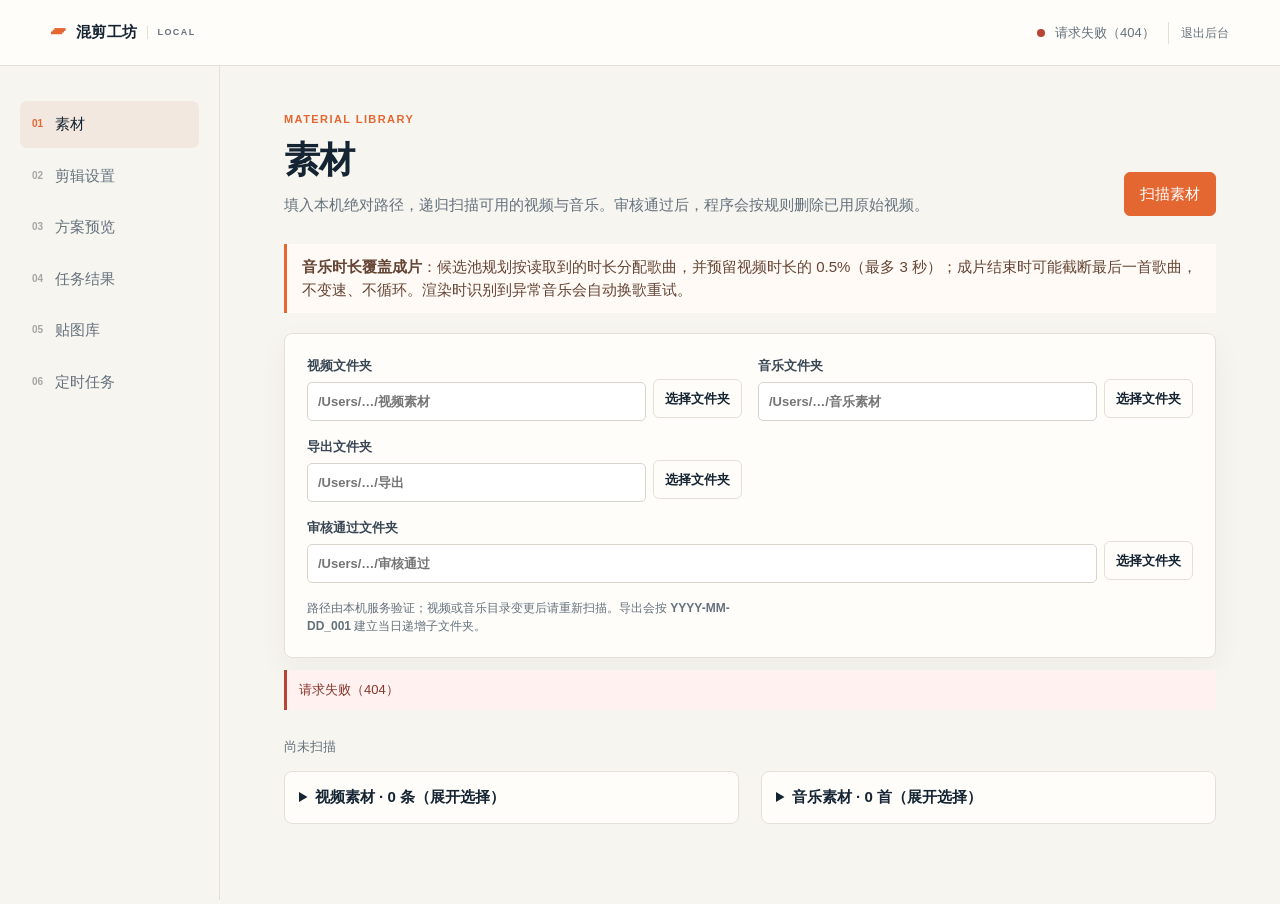
==== static/index.html @ 3ce5d978 "Release v1.5.5 with optional ordered track title sidecars" ====
<!doctype html>
<html lang="zh-CN">
<head>
  <meta charset="utf-8">
  <meta name="viewport" content="width=device-width,initial-scale=1">
  <title>混剪工坊 · 本地批量混剪</title>
  <link rel="stylesheet" href="/static/style.css">
  <style>[hidden]{display:none!important}.top-actions{display:flex;align-items:center;gap:13px}.quiet-button{border:0;border-left:1px solid #e4e0d8;border-radius:0;padding:2px 0 2px 12px;background:transparent;color:#64717d;font-size:12px}.quiet-button:hover{color:#b64536}.path-control{display:flex;gap:7px;align-items:center}.path-control input{min-width:0;flex:1}.path-control .button{flex:0 0 auto;white-space:nowrap;padding:9px 11px}.keyframe-gallery{grid-column:2/-1;margin-top:8px;border-top:1px solid #eeeae3;padding-top:10px}.keyframe-gallery h5{font-size:12px;margin:0 0 8px;color:#394754}.keyframe-grid{display:grid;grid-template-columns:repeat(auto-fill,minmax(92px,1fr));gap:7px}.keyframe{border:0;padding:0;background:#e8e3da;border-radius:4px;overflow:hidden;position:relative;aspect-ratio:16/9}.keyframe img{width:100%;height:100%;object-fit:cover;display:block}.keyframe time{position:absolute;right:3px;bottom:3px;background:#152433d9;color:white;font-size:10px;padding:1px 3px;border-radius:2px}.keyframe:focus{outline:2px solid #e46732;outline-offset:2px}.keyframe-more{margin-top:9px;font-size:12px}.keyframe-overlay{position:fixed;z-index:20;pointer-events:none;width:min(460px,55vw);background:#152433;padding:5px;border-radius:5px;box-shadow:0 12px 30px #0004}.keyframe-overlay img{display:block;width:100%;max-height:58vh;object-fit:contain}.keyframe-overlay span{display:block;color:white;font-size:12px;padding:4px 2px 1px}@media(max-width:520px){.keyframe-grid{grid-template-columns:repeat(3,1fr)}.keyframe-overlay{width:80vw}}</style>
  <style>.keyframe-overlay img{aspect-ratio:16/9}.task-review-setting{margin-bottom:18px}.review-action{grid-column:2/-1;margin-top:4px}.review-action .button{margin-top:6px}.review-action.review-approved{color:#347461;font-weight:650}.review-error{color:#b64536;margin-top:4px}.sticker-editor{display:grid;grid-template-columns:minmax(280px,1fr) minmax(250px,1fr);gap:20px}.sticker-stage{position:relative;aspect-ratio:16/9;background:repeating-conic-gradient(#eee 0 25%,#ddd 0 50%) 0/20px 20px;overflow:hidden}.sticker-stage img{position:absolute;cursor:move;max-width:100%}.layer-list{display:grid;gap:8px;margin:12px 0}.layer-row{display:grid;grid-template-columns:1fr 1fr 1fr 1fr auto;gap:6px;font-size:11px}.layer-row input,.layer-row select{font-size:12px;padding:5px}.sticker-thumb{width:70px;height:70px;object-fit:contain;background:#eee;margin-right:8px;vertical-align:middle}@media(max-width:700px){.sticker-editor{grid-template-columns:1fr}.layer-row{grid-template-columns:1fr 1fr}}</style>
  <style>.item-controls{grid-column:2/-1;display:flex;align-items:center;gap:8px;flex-wrap:wrap;margin:4px 0 8px}.item-controls .button{width:auto;min-width:88px;padding:7px 12px;line-height:1.25;white-space:nowrap}.item-controls .button:last-child{color:var(--danger);border-color:#d9aaa3;background:#fff9f7}.item-controls .button:last-child:hover{color:#fff;background:var(--danger);border-color:var(--danger)}@media(max-width:520px){.item-controls{grid-column:1/-1;padding-left:42px}.item-controls .button{min-width:0}}</style>
</head>
<body>
  <div class="app-shell">
    <header class="topbar">
      <a class="brand" href="#assets" aria-label="混剪工坊首页"><span class="brand-mark">▰</span><span>混剪工坊</span><small>LOCAL</small></a>
      <div class="top-actions"><div id="server-state" class="server-state" aria-live="polite"><i></i>正在连接本地服务</div><button id="shutdown-btn" class="quiet-button" title="停止本地后台服务">退出后台</button></div>
    </header>
    <div class="layout">
      <nav class="nav" aria-label="主导航">
        <a href="#assets" data-view="assets"><b>01</b> 素材</a>
        <a href="#settings" data-view="settings"><b>02</b> 剪辑设置</a>
        <a href="#plan" data-view="plan"><b>03</b> 方案预览</a>
        <a href="#tasks" data-view="tasks"><b>04</b> 任务结果</a>
        <a href="#stickers" data-view="stickers"><b>05</b> 贴图库</a>
        <a href="#schedules" data-view="schedules"><b>06</b> 定时任务</a>
      </nav>
      <main>
        <section id="assets" class="view">
          <div class="page-heading"><div><p class="eyebrow">MATERIAL LIBRARY</p><h1>素材</h1><p>填入本机绝对路径，递归扫描可用的视频与音乐。审核通过后，程序会按规则删除已用原始视频。</p></div><button id="scan-btn" class="button primary">扫描素材</button></div>
          <div class="notice"><strong>音乐时长覆盖成片</strong>：候选池规划按读取到的时长分配歌曲，并预留视频时长的 0.5%（最多 3 秒）；成片结束时可能截断最后一首歌曲，不变速、不循环。渲染时识别到异常音乐会自动换歌重试。</div>
          <p id="scan-progress" class="field-help" role="status" aria-live="polite"></p>
          <form id="paths-form" class="panel paths-grid">
            <label>视频文件夹<span class="path-control"><input id="video-dir" name="video_dir" required placeholder="/Users/…/视频素材"><button class="button folder-picker" data-kind="video" type="button">选择文件夹</button></span></label>
            <label>音乐文件夹<span class="path-control"><input id="music-dir" name="music_dir" required placeholder="/Users/…/音乐素材"><button class="button folder-picker" data-kind="music" type="button">选择文件夹</button></span></label>
            <label>导出文件夹<span class="path-control"><input id="output-dir" name="output_dir" required placeholder="/Users/…/导出"><button class="button folder-picker" data-kind="output" type="button">选择文件夹</button></span></label>
            <label>审核通过文件夹<span class="path-control"><input id="review-dir" name="review_dir" placeholder="/Users/…/审核通过"><button class="button folder-picker" data-kind="review" type="button">选择文件夹</button></span></label>
            <p class="field-help">路径由本机服务验证；视频或音乐目录变更后请重新扫描。导出会按 <strong>YYYY-MM-DD_001</strong> 建立当日递增子文件夹。</p>
          </form>
          <div id="scan-errors" class="error-list" hidden></div>
          <div class="asset-summary" id="asset-summary"><span>尚未扫描</span></div>
          <div class="library-grid">
            <section class="library"><details><summary>视频素材 · <span id="video-count">0 条</span>（展开选择）</summary><div id="video-assets" class="asset-list empty">扫描后在这里显示视频、缩略图和分组。</div></details></section>
            <section class="library"><details><summary>音乐素材 · <span id="music-count">0 首</span>（展开选择）</summary><div id="music-assets" class="asset-list empty">扫描后在这里试听和选择歌曲。</div></details></section>
          </div>
        </section>

        <section id="settings" class="view" hidden>
          <div class="page-heading"><div><p class="eyebrow">EDITING RULES</p><h1>剪辑设置</h1><p>先选择素材和规则，再生成一批可复现的方案。</p></div><button id="plan-btn" class="button primary">生成方案</button></div>
          <form id="config-form" class="settings-grid" novalidate>
            <section class="panel span-2"><div class="section-title"><h2>导出规格</h2></div><div class="form-grid"><label>分辨率<select name="resolution"><option value="1280x720">1280 × 720（默认）</option><option value="1920x1080">1920 × 1080</option></select></label><label>帧率<select name="fps"><option value="30">30 fps</option><option value="60">60 fps</option></select></label><label>视频码率（Mbps；0 为自动）<input name="video_bitrate_mbps" type="number" min="0" max="50" step="0.5" value="0"></label><label>同时并行剪辑数量<select name="parallel_tasks"><option value="1">1（默认）</option><option value="2">2</option><option value="3">3</option><option value="4">4</option></select></label><label>编码方式<select name="hardware"><option value="auto">自动硬件加速（推荐）</option><option value="software_fast">软件极速（文件较大）</option><option value="software">软件高质量（较慢）</option></select></label><label>原音音量<input name="original_volume" type="number" min="0" max="1" step=".05" value="0"></label><label>无缝音乐衔接<select name="nonstop_music"><option value="true">开启（去首尾静音＋短过渡）</option><option value="false">关闭</option></select></label><label>音乐音量<input name="music_volume" type="number" min="0" max="1" step=".05" value="1"></label></div><p class="field-help">视频码率设为 0 时沿用自动编码设置；设置固定码率可控制输出大小。720p/30fps 通常最快。并行数量为同时执行的任务上限，旧方案默认 1；暂停后等待所有执行中的任务完成。</p></section>
            <section class="panel span-2"><div class="section-title"><h2>画面组织</h2></div>
              <div class="choice-row"><label class="choice"><input type="radio" name="mode" value="single" checked><span><strong>单源连续截取</strong><small>每条只从一个视频中连续截取</small></span></label><label class="choice"><input type="radio" name="mode" value="multi"><span><strong>多源片段拼接</strong><small>至少两个来源，按原顺序拼接</small></span></label></div>
              <div class="form-grid"><label>生成数量<input name="count" type="number" min="1" value="3"></label><label>期望最短时长（秒）<input name="min_duration" type="number" min="1" value="30"></label><label>期望最长时长（秒）<input name="max_duration" type="number" min="1" value="450"></label><label>随机种子（留空每批随机）<input name="seed" type="number" placeholder="自动生成"></label></div>
              <div class="form-grid"><label>源视频时长必须大于（分钟）<input name="min_source_duration_minutes" type="number" min="0" step="0.1" value="0" aria-describedby="source-duration-help"></label></div>
              <p id="source-duration-help" class="field-help">0 表示不限制；例如填 5，只使用超过 5 分钟的原始视频，正好 5 分钟也会排除。此项筛选源文件，不是设置成片或截取片段的长度；手动生成和定时任务均生效。</p>
              <div class="form-grid mode-multi" hidden><label>单段最短（秒）<input name="segment_min" type="number" min="1" value="30"></label><label>单段最长（秒）<input name="segment_max" type="number" min="1" value="120"></label><label>组内拼接<select name="within_group"><option value="false">允许跨组</option><option value="true">仅同组内</option></select></label></div>
              <div class="form-grid mode-single"><label>起点最小间隔（秒）<input name="start_gap" type="number" min="0" value="30"></label><label class="switch-label"><input name="allow_overlap" type="checkbox" checked><span>无空闲视频区间时允许下一轮复用</span></label></div>
            </section>
            <section class="panel span-2"><div class="section-title"><h2>歌曲分配规则</h2></div>
              <div class="choice-row"><label class="choice"><input type="radio" name="music_mode" value="folder"><span><strong>单文件夹音乐</strong><small>每条只用一个子文件夹，随机排列并循环补足时长</small></span></label><label class="choice"><input type="radio" name="music_mode" value="fixed"><span><strong>固定歌曲集合</strong><small>每条都用所选歌曲，只改变顺序</small></span></label><label class="choice"><input type="radio" name="music_mode" value="pool" checked><span><strong>全路径音乐随机</strong><small>每条选不同子集，再改变顺序</small></span></label></div>
              <p id="folder-mode-help" class="field-help" hidden>整组优先使用不同子文件夹，用完后再随机轮转。包括子文件夹内的全部有效音频及更深层目录；根目录直接放置的歌曲不参与。此模式不限制歌曲首数。</p>
              <div class="form-grid pool-settings"><label>每条最少歌曲数<input name="min_songs" type="number" min="1" value="3"></label><label>每条最多歌曲数<input name="max_songs" type="number" min="1" value="20"></label></div>
              <p class="field-help">整批优先分配未用歌曲；需要覆盖成片时长才进入下一轮。选定歌曲后再随机播放顺序，任意歌曲都可排第一。</p>
            </section>
            <section class="panel span-2"><label class="track-title-option"><input type="checkbox" name="include_track_titles">附带曲目曲名</label><p class="field-help">在成片同名的原曲路径文档中，按实际播放顺序增加编号曲目表。可在方案或任务中单独调整。</p></section>
            <section class="panel span-2"><div class="section-title"><h2>参与素材</h2></div><p id="selection-summary" class="field-help">扫描后默认使用全部视频和音乐。需要排除文件或设置分组时，在“素材”页展开对应列表。</p><label>贴图模板<select id="generation-sticker-template" name="sticker_template_id"><option value="">不添加贴图</option></select></label></section>
          </form>
        </section>

        <section id="plan" class="view" hidden>
          <div class="page-heading"><div><p class="eyebrow">BATCH BLUEPRINT</p><h1>方案预览</h1><p id="plan-subtitle">生成方案后，逐条核对歌曲顺序和视频区间。</p></div><div class="button-row"><button id="select-all-plan" class="button">全选当前方案</button><button id="delete-selected-plan" class="button">删除选中任务</button><button id="track-titles-enable-plan" class="button" disabled>选中任务附带曲名</button><button id="track-titles-disable-plan" class="button" disabled>取消选中任务曲名</button><button id="manifest-btn" class="button" disabled>下载清单</button><button id="start-btn" class="button primary" disabled>确认并开始渲染</button></div></div>
          <div id="plan-message" class="notice">尚未生成方案。</div><div id="plan-stats" class="stats"></div><div id="plan-warnings" class="warning-list"></div><div id="plan-items" class="plan-list"></div>
        </section>

        <section id="tasks" class="view" hidden>
          <div class="page-heading"><div><p class="eyebrow">RENDER QUEUE</p><h1>任务与结果</h1><p>一条视频就是一条任务。删除任务会清理缩略图，保留未审核的成品和素材。</p></div><div class="button-row"><button id="pause-all" class="button">暂停全部</button><button id="start-all" class="button">开始全部</button><button id="stop-all" class="button">终止全部</button><button id="approve-all-visible" class="button primary">一键审核</button><button id="select-all-tasks" class="button">全选任务</button><button id="delete-selected-tasks" class="button">删除选中任务</button><button id="track-titles-enable-tasks" class="button" disabled>选中任务附带曲名</button><button id="track-titles-disable-tasks" class="button" disabled>取消选中任务曲名</button><button id="clear-all" class="button">清空任务记录</button><button id="retry-failed" class="button">重试失败任务</button><button id="refresh-tasks" class="button">刷新状态</button></div></div>
          <div class="panel task-review-setting"><label>审核通过文件夹<span class="path-control"><input id="task-review-dir" placeholder="选择审核文件夹"><button class="button folder-picker" data-kind="review" type="button">选择文件夹</button></span></label><p class="field-help">通过审核后先校验归档副本，再删除制作目录成片；原始录屏在所有引用任务审核或移除后删除。失败时可重试清理。</p></div>
          <div class="notice"><span id="cache-usage">剪辑缓存：正在读取…</span> <button id="clear-cache" class="button">一键清除缓存</button><p class="field-help">统计视频转换缓存、任务临时文件及预览图片。正在使用的缓存暂时保留；清除后需要时会重新生成。</p></div>
          <div id="task-summary" class="stats"><div class="stat"><b>—</b><span>等待批次</span></div></div><div id="batches" class="batch-list empty">尚无任务。先生成方案并确认开始渲染。</div>
        </section>
        <section id="stickers" class="view" hidden>
          <div class="page-heading"><div><p class="eyebrow">STICKER LIBRARY</p><h1>贴图库</h1><p>默认不添加贴图；保存模板后可在剪辑设置中明确选择。</p></div><label class="button">导入贴图<input id="sticker-upload" type="file" accept="image/png,image/jpeg,image/webp,image/gif" multiple hidden></label></div>
          <div class="settings-grid"><section class="panel"><div class="section-title"><h2>贴图素材</h2></div><div id="sticker-assets" class="picker empty">正在读取贴图库…</div></section><section class="panel"><div class="section-title"><h2>模板</h2><button id="new-template" class="button">新建模板</button></div><div id="sticker-templates" class="picker empty">尚无模板</div></section><section class="panel span-2"><div class="section-title"><h2>模板编辑器</h2><button id="save-template" class="button primary">保存模板</button></div><div class="sticker-editor"><div><label>参考画面<select id="sticker-background"><option value="">空白画布（16:9）</option></select></label><p class="field-help">拖动贴图定位；位置按比例保存，超出边界会自动缩小。</p><div id="sticker-stage" class="sticker-stage" aria-label="16 比 9 贴图预览"></div></div><div><label>模板名称<input id="template-name" value="未命名模板"></label><div id="sticker-layers" class="layer-list"></div><button id="add-layer" class="button">添加贴图层</button></div></div></section></div>
        </section>
        <section id="schedules" class="view" hidden>
          <div class="page-heading"><div><p class="eyebrow">SCHEDULED BATCHES</p><h1>定时任务</h1><p>后台必须保持运行且电脑处于唤醒状态；错过多次启动时仅执行最新一轮。</p></div><div class="button-row"><button id="new-schedule" class="button">新建任务</button><button id="refresh-schedules" class="button">刷新状态</button></div></div>
          <div class="notice">新一轮定时任务只会替代上一轮未完成的<strong>定时任务</strong>，不会取消手动创建的批次，已生成文件会保留。审核不会自动进行。</div>
          <form id="schedule-form" class="panel settings-grid"><label>任务名称<input name="name" value="素材持续监测"></label><label>开始时间<input name="start_at" type="datetime-local"></label><label>重复<select name="repeat"><option value="once">仅一次</option><option value="daily">每天</option><option value="weekly">每周</option></select></label><label>目标成片数<input name="target_count" type="number" min="1" max="500" value="50"></label><label>检查间隔（分钟）<input name="check_interval_minutes" type="number" min="1" max="1440" value="10"></label><label class="switch-label"><input name="enabled" type="checkbox"><span>启用任务</span></label><label>视频目录<span class="path-control"><input name="video_dir" id="schedule-video-dir"><button class="button schedule-folder-picker" data-kind="video" type="button">选择文件夹</button></span></label><label>音乐目录<span class="path-control"><input name="music_dir" id="schedule-music-dir"><button class="button schedule-folder-picker" data-kind="music" type="button">选择文件夹</button></span></label><label class="span-2">导出目录<span class="path-control"><input name="output_dir" id="schedule-output-dir"><button class="button schedule-folder-picker" data-kind="output" type="button">选择文件夹</button></span></label><label class="switch-label span-2"><input id="schedule-current" type="checkbox" checked><span>使用当前目录和剪辑设置（保存为快照，未来新增素材会被扫描）</span></label><div class="button-row span-2"><button class="button primary" type="submit">保存定时任务</button><button id="schedule-check" class="button" type="button">立即检查素材</button></div></form>
          <div id="schedule-active" class="notice">暂无运行中的定时任务。</div><div id="schedules-list" class="batch-list empty">正在读取定时任务…</div>
        </section>
      </main>
    </div>
  </div>
  <template id="video-card-template"><article class="asset-card video-card"><img loading="lazy" alt="视频缩略图"><div class="asset-info"><label class="select-line"><input type="checkbox" class="asset-select"><strong class="asset-name"></strong></label><p class="asset-meta"></p><label class="group-line">分组 <input class="group-input" maxlength="80" placeholder="例如：游戏 A"></label></div></article></template>
  <template id="music-card-template"><article class="asset-card music-card"><div class="audio-icon">♫</div><div class="asset-info"><label class="select-line"><input type="checkbox" class="asset-select"><strong class="asset-name"></strong></label><p class="asset-meta"></p><button type="button" class="button audio-preview">试听</button></div></article></template>
  <div id="toast" class="toast" role="status" aria-live="polite"></div>
  <script src="/static/app.js" defer></script>
</body>
</html>
---- static/style.css ----
:root{--ink:#152433;--muted:#64717d;--paper:#f7f5f0;--panel:#fffdfa;--line:#e4e0d8;--accent:#e46732;--accent-dark:#bd4c20;--soft:#f3e8df;--ok:#347461;--danger:#b64536;--shadow:0 10px 30px #1725340c}*{box-sizing:border-box}body{margin:0;color:var(--ink);background:var(--paper);font:15px/1.5 -apple-system,BlinkMacSystemFont,"Segoe UI","PingFang SC","Microsoft YaHei",sans-serif}.topbar{height:66px;padding:0 4vw;display:flex;align-items:center;justify-content:space-between;border-bottom:1px solid var(--line);background:#fffdf9;position:sticky;top:0;z-index:5}.brand{display:flex;gap:10px;align-items:center;color:var(--ink);text-decoration:none;font-weight:750;letter-spacing:.03em}.brand-mark{color:var(--accent);font-size:27px;line-height:1}.brand small{font-size:9px;letter-spacing:.16em;color:var(--muted);border-left:1px solid var(--line);padding-left:9px}.server-state{font-size:13px;color:var(--muted)}.server-state i{display:inline-block;width:8px;height:8px;border-radius:50%;background:#c5bfb6;margin-right:7px}.server-state.online i{background:var(--ok)}.server-state.error i{background:var(--danger)}.layout{display:grid;grid-template-columns:220px minmax(0,1fr);max-width:1540px;margin:auto}.nav{padding:35px 20px;border-right:1px solid var(--line);min-height:calc(100vh - 66px);position:sticky;top:66px;align-self:start}.nav a{display:flex;gap:12px;padding:12px;border-radius:7px;color:var(--muted);text-decoration:none;margin-bottom:5px}.nav a b{font-size:10px;color:#a4a7a4;padding-top:3px}.nav a.active,.nav a:hover{background:var(--soft);color:var(--ink)}.nav a.active b{color:var(--accent)}main{padding:45px clamp(24px,5vw,76px) 80px;max-width:1280px}.page-heading{display:flex;justify-content:space-between;gap:20px;align-items:flex-end;margin-bottom:28px}.eyebrow{margin:0 0 5px;color:var(--accent);font-weight:700;font-size:11px;letter-spacing:.13em}.page-heading h1{font-size:36px;letter-spacing:-.04em;margin:0}.page-heading p:not(.eyebrow){margin:7px 0 0;color:var(--muted)}button,.button{font:inherit;cursor:pointer;border:1px solid var(--line);border-radius:6px;padding:10px 15px;color:var(--ink);background:#fffdf9;text-decoration:none}.button:hover{border-color:#bdb7ad}.button.primary{background:var(--accent);color:white;border-color:var(--accent)}.button.primary:hover{background:var(--accent-dark)}button:disabled{opacity:.48;cursor:not-allowed}.button-row{display:flex;gap:8px;flex-wrap:wrap}.notice{border-left:3px solid var(--accent);padding:12px 15px;background:#fffaf5;color:#644434;margin:0 0 20px}.panel{background:var(--panel);border:1px solid var(--line);border-radius:8px;padding:22px;box-shadow:var(--shadow)}.paths-grid{display:grid;grid-template-columns:1fr 1fr;gap:16px}.paths-grid>label:last-of-type{grid-column:span 2}.field-help{font-size:12px;color:var(--muted);margin:0;align-self:end}label{font-size:13px;font-weight:650;color:#394754}input,select{width:100%;margin-top:6px;padding:9px 10px;border:1px solid #d8d4cc;border-radius:5px;background:white;color:var(--ink);font:inherit}input:focus,select:focus{outline:2px solid #e4673259;border-color:var(--accent)}.asset-summary{display:flex;gap:12px;color:var(--muted);font-size:13px;padding:15px 0}.library-grid{display:grid;grid-template-columns:1fr 1fr;gap:22px}.section-title{display:flex;justify-content:space-between;align-items:center;margin-bottom:13px}.section-title h2{font-size:17px;margin:0}.section-title span{font-size:12px;color:var(--muted)}.asset-list{display:grid;gap:10px}.asset-list.empty,.picker.empty,.batch-list.empty{padding:25px;border:1px dashed #d4cdc1;color:var(--muted);font-size:13px;border-radius:7px}.asset-card{display:flex;gap:12px;padding:10px;border:1px solid var(--line);border-radius:7px;background:var(--panel)}.video-card img{width:122px;height:70px;object-fit:cover;border-radius:4px;background:#e5e1da}.asset-info{min-width:0;flex:1}.select-line{display:flex;gap:8px;align-items:flex-start}.select-line input,.first-line input{width:auto;margin:4px 0 0}.asset-name{overflow-wrap:anywhere;font-size:13px}.asset-meta{font-size:12px;color:var(--muted);margin:4px 0}.group-line,.first-line{font-size:12px;color:var(--muted);font-weight:500}.group-line input{display:inline-block;width:150px;margin:0 0 0 5px;padding:3px 5px;font-size:12px}.music-card audio{width:100%;height:28px}.audio-icon{display:grid;place-items:center;flex:0 0 42px;height:42px;border-radius:5px;background:var(--soft);color:var(--accent);font-size:22px}.settings-grid{display:grid;grid-template-columns:1fr 1fr;gap:20px}.span-2{grid-column:span 2}.choice-row{display:flex;gap:10px;margin-bottom:20px}.choice{flex:1;display:flex;gap:9px;border:1px solid var(--line);padding:11px;border-radius:6px;cursor:pointer}.choice input{width:auto;margin:4px 0}.choice strong,.choice small{display:block}.choice small{font-weight:400;color:var(--muted);font-size:12px}.form-grid{display:grid;grid-template-columns:repeat(4,1fr);gap:14px;margin-top:12px}.form-grid label{min-width:0}.switch-label{display:flex;gap:8px;align-items:center;margin-top:25px}.switch-label input{width:auto;margin:0}.picker{display:grid;gap:7px;max-height:290px;overflow:auto}.pick-row{display:flex;align-items:center;gap:8px;padding:7px 0;border-bottom:1px solid #eeeae2;font-size:13px}.pick-row:last-child{border:0}.pick-row input{width:auto;margin:0}.pick-row .duration{margin-left:auto;color:var(--muted);font-size:12px}.first-pick{margin-left:8px;font-size:12px;color:var(--muted);font-weight:500}.error-list,.warning-list{margin:12px 0}.error-list>div,.warning-list>div{padding:10px 12px;background:#fff1ef;border-left:3px solid var(--danger);color:#86352b;font-size:13px}.warning-list>div{background:#fff9e8;border-color:#d4931f;color:#74551a;margin-bottom:6px}.stats{display:grid;grid-template-columns:repeat(auto-fit,minmax(130px,1fr));gap:10px;margin:18px 0}.stat{padding:14px;background:var(--panel);border:1px solid var(--line);border-radius:7px}.stat b{display:block;font-size:22px}.stat span{font-size:12px;color:var(--muted)}.plan-list,.batch-list{display:grid;gap:12px}.plan-item,.batch{border:1px solid var(--line);background:var(--panel);border-radius:8px;padding:17px}.item-head,.batch-head{display:flex;justify-content:space-between;gap:12px;align-items:start}.item-head h3,.batch-head h3{margin:0;font-size:16px}.duration{font-variant-numeric:tabular-nums;color:var(--accent);font-weight:700;white-space:nowrap}.tracks{display:grid;grid-template-columns:1fr 1fr;gap:14px;margin-top:15px}.track{padding:11px;background:#faf8f3;border-radius:5px}.track h4{font-size:11px;letter-spacing:.08em;color:var(--muted);margin:0 0 7px}.track ol,.track ul{margin:0;padding-left:19px;font-size:12px}.track li{margin:3px 0;overflow-wrap:anywhere}.status{font-size:12px;border-radius:99px;padding:3px 8px;background:#ece9e2;color:var(--muted)}.status.running,.status.processing{background:#fff2d7;color:#936113}.status.completed,.status.success{background:#e6f3ed;color:var(--ok)}.status.failed,.status.error{background:#fff0ed;color:var(--danger)}.batch-controls{display:flex;gap:7px;flex-wrap:wrap;margin:14px 0 0}.progress{height:7px;background:#ebe7df;border-radius:8px;margin:12px 0;overflow:hidden}.progress i{display:block;height:100%;background:var(--accent)}.task-items{display:grid;gap:6px;margin-top:14px}.task-item{display:grid;grid-template-columns:34px 1fr auto;gap:8px;align-items:center;border-top:1px solid #eeeae3;padding-top:8px;font-size:13px}.task-item .error{grid-column:2 / -1;color:var(--danger);font-size:12px}.task-item video{grid-column:2 / -1;width:100%;max-width:400px;margin-top:5px}.toast{position:fixed;bottom:22px;right:22px;max-width:390px;padding:12px 15px;background:#172a37;color:white;border-radius:6px;box-shadow:0 12px 28px #0002;opacity:0;transform:translateY(10px);pointer-events:none;transition:.2s}.toast.show{opacity:1;transform:none}@media(max-width:850px){.layout{display:block}.nav{min-height:0;position:static;overflow:auto;white-space:nowrap;padding:10px 4vw;border-right:0;border-bottom:1px solid var(--line);display:flex}.nav a{margin:0;padding:8px 10px}.nav a b{display:none}main{padding:30px 5vw}.library-grid,.settings-grid{grid-template-columns:1fr}.span-2{grid-column:auto}.form-grid{grid-template-columns:1fr 1fr}.page-heading{align-items:start;flex-direction:column}.paths-grid{grid-template-columns:1fr}.paths-grid>label:last-of-type{grid-column:auto}}@media(max-width:520px){.topbar{padding:0 5vw}.server-state{font-size:0}.server-state i{margin:0}.choice-row,.tracks{grid-template-columns:1fr;display:grid}.form-grid{grid-template-columns:1fr}.video-card img{width:92px;height:56px}.group-line input{width:105px}}
/* Keep batch summaries compact even when filenames are long. */
.stat b{overflow-wrap:anywhere}.stat b:has(+span){font-size:18px}.batch-note{margin-top:10px;color:var(--muted);font-size:13px}
.sticker-stage{background-size:cover;background-position:center}.sticker-stage img{user-select:none;-webkit-user-drag:none}.layer-row{grid-template-columns:repeat(2,minmax(0,1fr));border-bottom:1px solid var(--line);padding:12px 0}.layer-row label{min-width:0}.layer-row>label:first-child{grid-column:1/-1}
.sticker-editor .layer-row{grid-template-columns:repeat(2,minmax(0,1fr))}.sticker-editor .layer-row>label:first-child{grid-column:1/-1}
.video-sticker-dialog{width:min(1080px,94vw);max-height:94vh;border:0;border-radius:10px;padding:20px;background:var(--panel);color:var(--ink);box-shadow:0 20px 70px #0005}.video-sticker-dialog::backdrop{background:#10202dbb}.video-sticker-heading{display:flex;align-items:center;justify-content:space-between;margin-bottom:14px}.video-sticker-heading h2{margin:0}.video-sticker-stage{position:relative;overflow:hidden;background:#111;aspect-ratio:16/9}.video-sticker-stage video{width:100%;height:100%;display:block;object-fit:contain}.placed-sticker{position:absolute;z-index:2;cursor:move;touch-action:none;user-select:none;-webkit-user-drag:none}.video-sticker-controls{display:grid;grid-template-columns:1fr auto;gap:10px;margin-top:14px}.video-sticker-controls select{margin:0}.video-sticker-layers,.video-sticker-controls .field-help{grid-column:1/-1}.video-sticker-layer{display:grid;grid-template-columns:minmax(120px,1fr) auto minmax(100px,1fr) auto minmax(100px,1fr) auto;gap:8px;align-items:center;padding:8px 0;border-bottom:1px solid var(--line)}.video-sticker-layer input{margin:0}@media(max-width:700px){.video-sticker-layer{grid-template-columns:1fr 1fr}.video-sticker-stage{aspect-ratio:16/9}}
.music-order-help{margin:0 0 7px;color:var(--muted);font-size:11px}.music-order{display:grid;gap:5px;padding-left:0!important;list-style:none;counter-reset:music}.music-order li{counter-increment:music;display:flex;align-items:center;gap:7px;min-height:30px;padding:4px 6px;border:1px solid transparent;border-radius:5px;background:#fff}.music-order li::before{content:counter(music) ".";color:var(--muted);font-variant-numeric:tabular-nums}.music-order li[draggable=true]{cursor:grab;border-color:#ece6dd}.music-order li.dragging{opacity:.45}.music-order li.drag-over{border-color:var(--accent);background:#fff5ed}.drag-handle{color:var(--muted);font-size:18px;line-height:1}.music-name{min-width:0;flex:1;overflow-wrap:anywhere}.order-buttons{display:flex;gap:3px}.order-buttons button{padding:1px 7px;border-radius:4px;font-size:12px}.order-buttons button:disabled{opacity:.25}
.plan-media-row{display:flex;align-items:center;gap:8px;flex-wrap:wrap;padding:5px 0}.plan-media-row>span:first-child{min-width:0;flex:1 1 220px}.use-count{font-size:11px;font-weight:650;color:var(--ok);white-space:nowrap}.replace-media{padding:4px 7px;font-size:11px}.music-order li{flex-wrap:wrap}.music-order .use-count{margin-left:auto}
.task-select{width:18px;height:18px;min-width:18px;margin:0;cursor:pointer}.task-item{grid-template-columns:24px 34px 1fr auto}.task-item .error,.task-item video{grid-column:3 / -1}.item-head{align-items:center}.item-head h3{flex:1}

/* Keep material details optional and present results as individual tasks. */
.library details{border:1px solid var(--line);border-radius:8px;background:var(--panel);padding:14px}.library summary{cursor:pointer;font-weight:700}.library details .asset-list{margin-top:14px;max-height:55vh;overflow:auto}
#batches.batch-list{display:grid;gap:14px}#batches .batch,#batches .task-items{display:contents}#batches .batch-head,#batches .batch-controls,#batches .batch>.progress,#batches .batch>.notice,#batches .output-location{display:none}#batches .task-item{display:grid;grid-template-columns:24px 34px minmax(0,1fr) auto;gap:10px;border:1px solid var(--line);border-radius:8px;background:var(--panel);padding:18px;box-shadow:var(--shadow);align-items:start}#batches .task-item .task-label{overflow-wrap:anywhere;font-weight:650}#batches .task-item .item-controls,#batches .task-item .review-action,#batches .task-item .keyframe-gallery{grid-column:3/-1}#batches .task-item video,#batches .task-item .error{grid-column:3/-1}#batches .task-item .item-controls{display:flex;gap:8px;flex-wrap:wrap}
#batches .task-item:not(.expanded) .review-action,#batches .task-item:not(.expanded) video,#batches .task-item:not(.expanded) .keyframe-gallery{display:none}

#batches .task-item .preview-status{display:block!important;color:var(--muted)}

#batches .task-item .duration-note{grid-column:3/-1;display:block;margin:0}

#batches .task-item .duration-note,#batches .task-item .recovery-note{grid-column:3/-1;margin:0} .review-buttons{display:flex;gap:10px;flex-wrap:wrap}.button.danger{color:#bd4036;border-color:#e5aaa5}
.track-title-option{display:flex;align-items:center;gap:8px;font-size:14px;font-weight:500;margin:10px 0}.track-title-option input{width:16px;height:16px;margin:0}#batches .track-title-option{grid-column:3/-1}
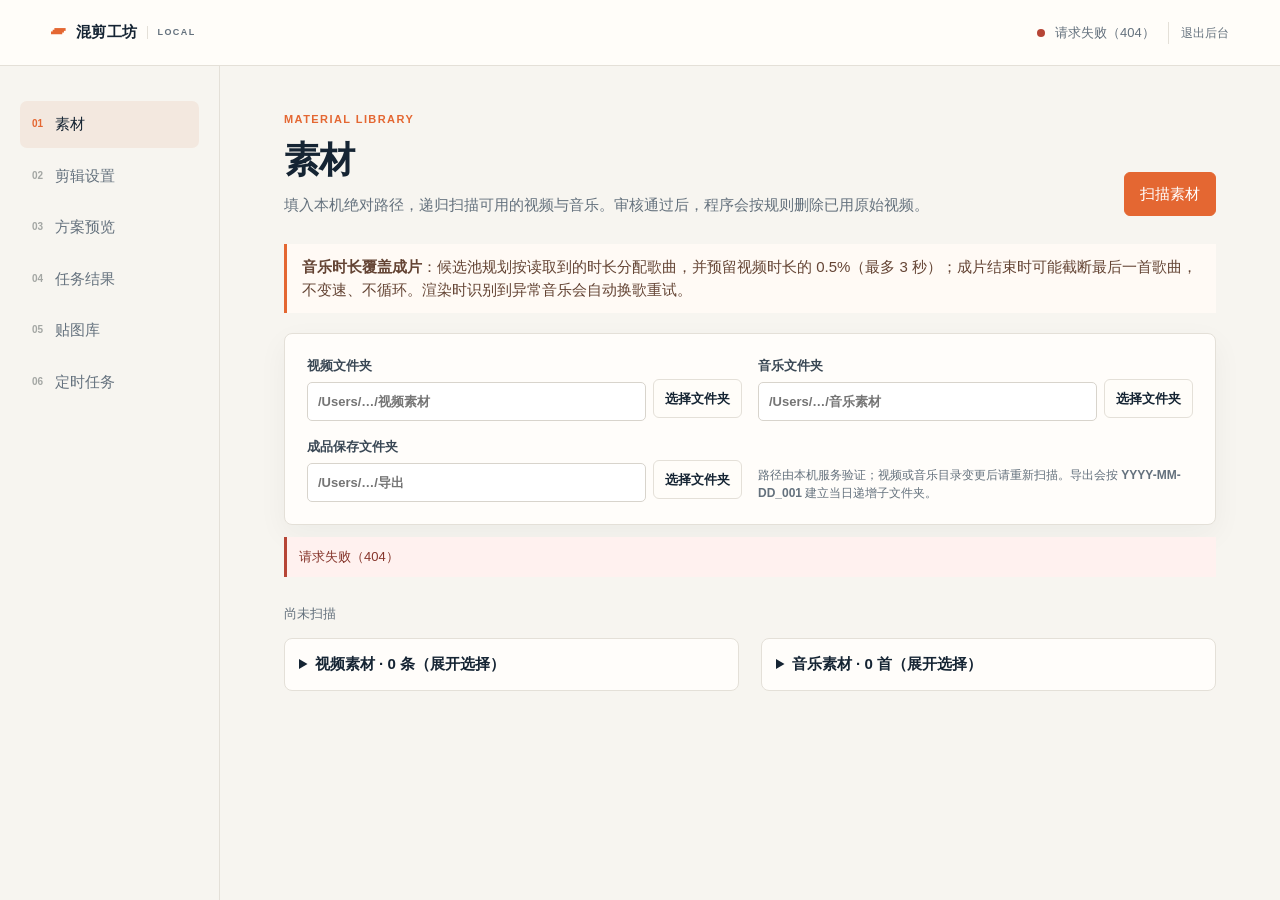
==== commit e4bff4bf: "Release v1.5.7 with in-place approval and recycled output bundles" ====
--- a/static/index.html
+++ b/static/index.html
@@ -32,8 +32,8 @@
           <form id="paths-form" class="panel paths-grid">
             <label>视频文件夹<span class="path-control"><input id="video-dir" name="video_dir" required placeholder="/Users/…/视频素材"><button class="button folder-picker" data-kind="video" type="button">选择文件夹</button></span></label>
             <label>音乐文件夹<span class="path-control"><input id="music-dir" name="music_dir" required placeholder="/Users/…/音乐素材"><button class="button folder-picker" data-kind="music" type="button">选择文件夹</button></span></label>
-            <label>导出文件夹<span class="path-control"><input id="output-dir" name="output_dir" required placeholder="/Users/…/导出"><button class="button folder-picker" data-kind="output" type="button">选择文件夹</button></span></label>
-            <label>审核通过文件夹<span class="path-control"><input id="review-dir" name="review_dir" placeholder="/Users/…/审核通过"><button class="button folder-picker" data-kind="review" type="button">选择文件夹</button></span></label>
+            <label>成品保存文件夹<span class="path-control"><input id="output-dir" name="output_dir" required placeholder="/Users/…/导出"><button class="button folder-picker" data-kind="output" type="button">选择文件夹</button></span></label>
+            <label hidden>旧版审核目录（不再使用）<span class="path-control"><input id="review-dir" name="review_dir" placeholder="/Users/…/审核通过"><button class="button folder-picker" data-kind="review" type="button">选择文件夹</button></span></label>
             <p class="field-help">路径由本机服务验证；视频或音乐目录变更后请重新扫描。导出会按 <strong>YYYY-MM-DD_001</strong> 建立当日递增子文件夹。</p>
           </form>
           <div id="scan-errors" class="error-list" hidden></div>
@@ -73,8 +73,8 @@
         </section>
 
         <section id="tasks" class="view" hidden>
-          <div class="page-heading"><div><p class="eyebrow">RENDER QUEUE</p><h1>任务与结果</h1><p>一条视频就是一条任务。删除任务会清理缩略图，保留未审核的成品和素材。</p></div><div class="button-row"><button id="pause-all" class="button">暂停全部</button><button id="start-all" class="button">开始全部</button><button id="stop-all" class="button">终止全部</button><button id="approve-all-visible" class="button primary">一键审核</button><button id="select-all-tasks" class="button">全选任务</button><button id="delete-selected-tasks" class="button">删除选中任务</button><button id="track-titles-enable-tasks" class="button" disabled>选中任务附带曲名</button><button id="track-titles-disable-tasks" class="button" disabled>取消选中任务曲名</button><button id="clear-all" class="button">清空任务记录</button><button id="retry-failed" class="button">重试失败任务</button><button id="refresh-tasks" class="button">刷新状态</button></div></div>
-          <div class="panel task-review-setting"><label>审核通过文件夹<span class="path-control"><input id="task-review-dir" placeholder="选择审核文件夹"><button class="button folder-picker" data-kind="review" type="button">选择文件夹</button></span></label><p class="field-help">通过审核后先校验归档副本，再删除制作目录成片；原始录屏在所有引用任务审核或移除后删除。失败时可重试清理。</p></div>
+          <div class="page-heading"><div><p class="eyebrow">RENDER QUEUE</p><h1>任务与结果</h1><p>一条视频就是一条任务。审核通过保留原处；删除或审核不通过会将成品文件夹移至废纸篓。音乐保留。</p></div><div class="button-row"><button id="pause-all" class="button">暂停全部</button><button id="start-all" class="button">开始全部</button><button id="stop-all" class="button">终止全部</button><button id="approve-all-visible" class="button primary">一键审核</button><button id="select-all-tasks" class="button">全选任务</button><button id="delete-selected-tasks" class="button">删除选中任务</button><button id="track-titles-enable-tasks" class="button" disabled>选中任务附带曲名</button><button id="track-titles-disable-tasks" class="button" disabled>取消选中任务曲名</button><button id="clear-all" class="button">删除全部任务</button><button id="retry-failed" class="button">重试失败任务</button><button id="refresh-tasks" class="button">刷新状态</button></div></div>
+          <div class="panel task-review-setting" hidden><label hidden>旧版审核目录（不再使用）<span class="path-control"><input id="task-review-dir" placeholder="选择审核文件夹"><button class="button folder-picker" data-kind="review" type="button">选择文件夹</button></span></label><p class="field-help">通过审核后先校验归档副本，再删除制作目录成片；原始录屏在所有引用任务审核或移除后删除。失败时可重试清理。</p></div>
           <div class="notice"><span id="cache-usage">剪辑缓存：正在读取…</span> <button id="clear-cache" class="button">一键清除缓存</button><p class="field-help">统计视频转换缓存、任务临时文件及预览图片。正在使用的缓存暂时保留；清除后需要时会重新生成。</p></div>
           <div id="task-summary" class="stats"><div class="stat"><b>—</b><span>等待批次</span></div></div><div id="batches" class="batch-list empty">尚无任务。先生成方案并确认开始渲染。</div>
         </section>
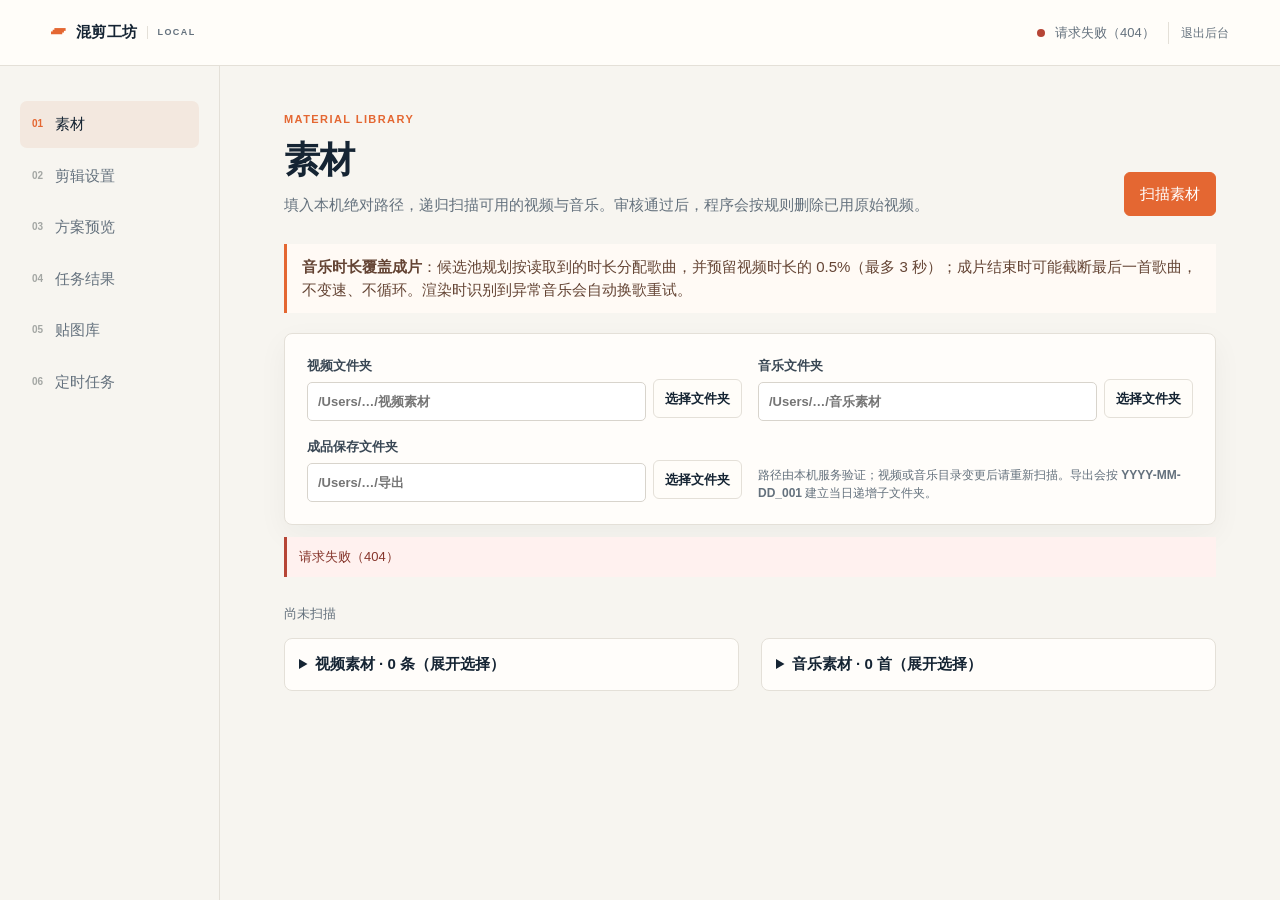
==== commit 4a77a454: "Release v1.5.9: recycle original video sources on approval and rejection" ====
--- a/static/index.html
+++ b/static/index.html
@@ -73,7 +73,7 @@
         </section>
 
         <section id="tasks" class="view" hidden>
-          <div class="page-heading"><div><p class="eyebrow">RENDER QUEUE</p><h1>任务与结果</h1><p>一条视频就是一条任务。审核通过保留原处；删除或审核不通过会将成品文件夹移至废纸篓。音乐保留。</p></div><div class="button-row"><button id="pause-all" class="button">暂停全部</button><button id="start-all" class="button">开始全部</button><button id="stop-all" class="button">终止全部</button><button id="approve-all-visible" class="button primary">一键审核</button><button id="select-all-tasks" class="button">全选任务</button><button id="delete-selected-tasks" class="button">删除选中任务</button><button id="track-titles-enable-tasks" class="button" disabled>选中任务附带曲名</button><button id="track-titles-disable-tasks" class="button" disabled>取消选中任务曲名</button><button id="clear-all" class="button">删除全部任务</button><button id="retry-failed" class="button">重试失败任务</button><button id="refresh-tasks" class="button">刷新状态</button></div></div>
+          <div class="page-heading"><div><p class="eyebrow">RENDER QUEUE</p><h1>任务与结果</h1><p>一条视频就是一条任务。审核通过保留成品；审核不通过将成品与原视频移至废纸篓。删除任务只移除记录，所有文件保留。原音乐始终保留。</p></div><div class="button-row"><button id="pause-all" class="button">暂停全部</button><button id="start-all" class="button">开始全部</button><button id="stop-all" class="button">终止全部</button><button id="approve-all-visible" class="button primary">一键审核</button><button id="select-all-tasks" class="button">全选任务</button><button id="delete-selected-tasks" class="button">删除选中任务</button><button id="track-titles-enable-tasks" class="button" disabled>选中任务附带曲名</button><button id="track-titles-disable-tasks" class="button" disabled>取消选中任务曲名</button><button id="clear-all" class="button">删除全部任务</button><button id="retry-failed" class="button">重试失败任务</button><button id="refresh-tasks" class="button">刷新状态</button></div></div>
           <div class="panel task-review-setting" hidden><label hidden>旧版审核目录（不再使用）<span class="path-control"><input id="task-review-dir" placeholder="选择审核文件夹"><button class="button folder-picker" data-kind="review" type="button">选择文件夹</button></span></label><p class="field-help">通过审核后先校验归档副本，再删除制作目录成片；原始录屏在所有引用任务审核或移除后删除。失败时可重试清理。</p></div>
           <div class="notice"><span id="cache-usage">剪辑缓存：正在读取…</span> <button id="clear-cache" class="button">一键清除缓存</button><p class="field-help">统计视频转换缓存、任务临时文件及预览图片。正在使用的缓存暂时保留；清除后需要时会重新生成。</p></div>
           <div id="task-summary" class="stats"><div class="stat"><b>—</b><span>等待批次</span></div></div><div id="batches" class="batch-list empty">尚无任务。先生成方案并确认开始渲染。</div>
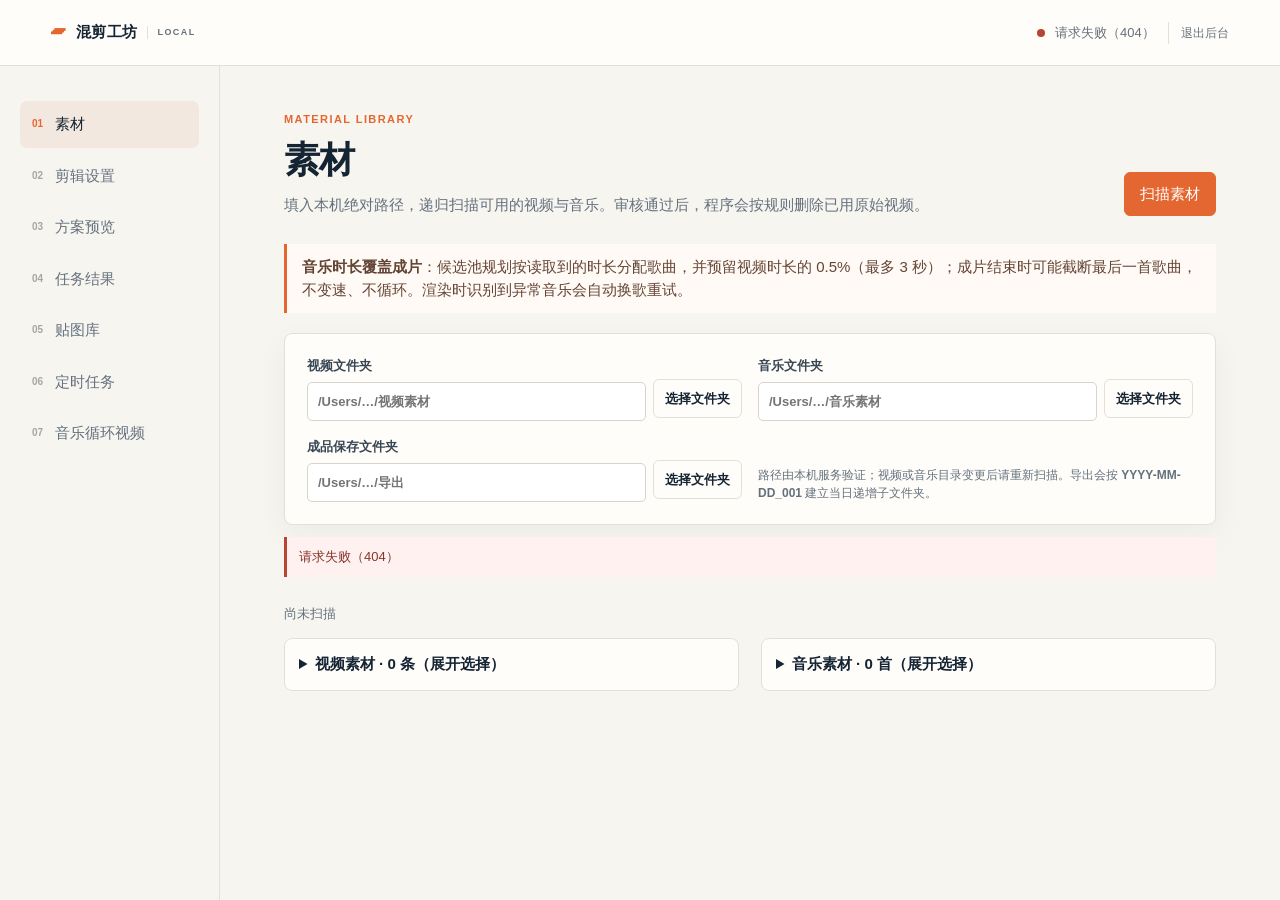
==== commit e671e1da: "Merge 43ea70d81bb5bcda62686fd73151209dda369ffa into e275ad2027c85e86e21855bf8902d2a8599f1d92" ====
--- a/static/index.html
+++ b/static/index.html
@@ -23,6 +23,7 @@
         <a href="#tasks" data-view="tasks"><b>04</b> 任务结果</a>
         <a href="#stickers" data-view="stickers"><b>05</b> 贴图库</a>
         <a href="#schedules" data-view="schedules"><b>06</b> 定时任务</a>
+        <a href="#music-loop" data-view="music-loop"><b>07</b> 音乐循环视频</a>
       </nav>
       <main>
         <section id="assets" class="view">
@@ -88,6 +89,28 @@
           <form id="schedule-form" class="panel settings-grid"><label>任务名称<input name="name" value="素材持续监测"></label><label>开始时间<input name="start_at" type="datetime-local"></label><label>重复<select name="repeat"><option value="once">仅一次</option><option value="daily">每天</option><option value="weekly">每周</option></select></label><label>目标成片数<input name="target_count" type="number" min="1" max="500" value="50"></label><label>检查间隔（分钟）<input name="check_interval_minutes" type="number" min="1" max="1440" value="10"></label><label class="switch-label"><input name="enabled" type="checkbox"><span>启用任务</span></label><label>视频目录<span class="path-control"><input name="video_dir" id="schedule-video-dir"><button class="button schedule-folder-picker" data-kind="video" type="button">选择文件夹</button></span></label><label>音乐目录<span class="path-control"><input name="music_dir" id="schedule-music-dir"><button class="button schedule-folder-picker" data-kind="music" type="button">选择文件夹</button></span></label><label class="span-2">导出目录<span class="path-control"><input name="output_dir" id="schedule-output-dir"><button class="button schedule-folder-picker" data-kind="output" type="button">选择文件夹</button></span></label><label class="switch-label span-2"><input id="schedule-current" type="checkbox" checked><span>使用当前目录和剪辑设置（保存为快照，未来新增素材会被扫描）</span></label><div class="button-row span-2"><button class="button primary" type="submit">保存定时任务</button><button id="schedule-check" class="button" type="button">立即检查素材</button></div></form>
           <div id="schedule-active" class="notice">暂无运行中的定时任务。</div><div id="schedules-list" class="batch-list empty">正在读取定时任务…</div>
         </section>
+        <section id="music-loop" class="view" hidden>
+          <div class="page-heading"><div><p class="eyebrow">MUSIC LOOP VIDEO</p><h1>音乐循环视频</h1><p>导入 Cover Maker 的交接文档，按固定曲目顺序制作。成片时长由音乐决定。</p></div></div>
+          <form class="panel" onsubmit="return false">
+            <label>Set 文件夹或 YPP交接.txt 路径（每行一条）<textarea id="loop-paths" rows="3" placeholder="粘贴 Set 路径；也可选择包含多个 Set 的上一级文件夹"></textarea></label>
+            <button type="button" id="loop-pick" class="button">选择 Set 文件夹</button>
+            <div class="form-grid">
+              <label class="span-2">成品保存路径<span class="path-control"><input id="loop-output"><button type="button" id="loop-output-pick" class="button">选择文件夹</button></span></label>
+              <label class="span-2">音乐新根目录（仅路径迁移时填写）<span class="path-control"><input id="loop-music-root"><button type="button" id="loop-music-pick" class="button">选择文件夹</button></span></label>
+              <label>分辨率<select id="loop-resolution"><option value="source">沿用动态封面（优先直接复用画面）</option><option value="1280x720">1280 × 720</option><option value="1920x1080">1920 × 1080</option></select></label>
+              <label>转码帧率<select id="loop-fps"><option value="30">30 fps</option><option value="60">60 fps</option></select></label>
+              <label>并行数量<select id="loop-parallel"><option>1</option><option>2</option><option>3</option><option>4</option></select></label>
+              <label>音乐音量<input id="loop-volume" type="number" min="0" max="1" step="0.05" value="1"></label>
+              <label class="switch-label"><input id="loop-nonstop" type="checkbox" checked><span>无缝衔接（去首尾静音＋短过渡）</span></label>
+            </div>
+            <p class="field-help">每个 Set 独立制作，全部歌曲按交接顺序播放一次，合成完成即可播放审核，不抽取缩略图。开启无缝衔接后重新计算实际时间轴。开始制作时采用当前并行数量，有空位自动补入等待任务。两种制作模式共用调度，正在执行的原视频混剪先完成。</p>
+            <button type="button" id="loop-import" class="button primary">导入任务</button>
+          </form>
+          <div id="loop-message" class="notice">审核通过保留作品；审核不通过仅回收生成的作品目录；删除任务只移除记录。原音乐、动态封面和上游文件始终保留。</div>
+          <div class="button-row"><button id="loop-select" class="button">全选 / 取消</button><button id="loop-start" class="button">开始选中任务</button><button id="loop-pause" class="button">暂停选中任务</button><button id="loop-delete" class="button">删除选中任务</button><button id="loop-approve" class="button primary">一键审核</button><button id="loop-refresh" class="button">刷新状态</button></div>
+          <div class="button-row loop-cache"><span id="loop-cache-info">缓存按需统计</span><button id="loop-cache" class="button">统计缓存</button><button id="loop-clear-cache" class="button">清除闲置缓存</button></div>
+          <p id="loop-empty" class="field-help">尚未导入音乐 Set。</p><div id="loop-list"></div>
+        </section>
       </main>
     </div>
   </div>
@@ -95,5 +118,6 @@
   <template id="music-card-template"><article class="asset-card music-card"><div class="audio-icon">♫</div><div class="asset-info"><label class="select-line"><input type="checkbox" class="asset-select"><strong class="asset-name"></strong></label><p class="asset-meta"></p><button type="button" class="button audio-preview">试听</button></div></article></template>
   <div id="toast" class="toast" role="status" aria-live="polite"></div>
   <script src="/static/app.js" defer></script>
+  <script src="/static/loopmusic.js" defer></script>
 </body>
 </html>
--- a/static/style.css
+++ b/static/style.css
@@ -19,3 +19,10 @@
 
 #batches .task-item .duration-note,#batches .task-item .recovery-note{grid-column:3/-1;margin:0} .review-buttons{display:flex;gap:10px;flex-wrap:wrap}.button.danger{color:#bd4036;border-color:#e5aaa5}
 .track-title-option{display:flex;align-items:center;gap:8px;font-size:14px;font-weight:500;margin:10px 0}.track-title-option input{width:16px;height:16px;margin:0}#batches .track-title-option{grid-column:3/-1}
+
+/* Music-loop page styles are scoped to preserve the existing editor. */
+#music-loop textarea{width:100%;font:inherit;padding:10px;border:1px solid #ddd6cc;border-radius:6px;resize:vertical}
+#music-loop .loop-task{margin-top:16px}#music-loop .loop-heading{display:flex;align-items:center;gap:12px}
+#music-loop .loop-heading input[type=checkbox]{width:18px;height:18px;flex:0 0 18px;margin:0}#music-loop .loop-heading strong{flex:1;min-width:0;overflow-wrap:anywhere}#music-loop .loop-details{margin-top:18px}
+#music-loop video{display:block;width:min(100%,640px);margin:16px 0}#music-loop .loop-cache{margin-top:14px}
+#music-loop .notice{white-space:pre-line}
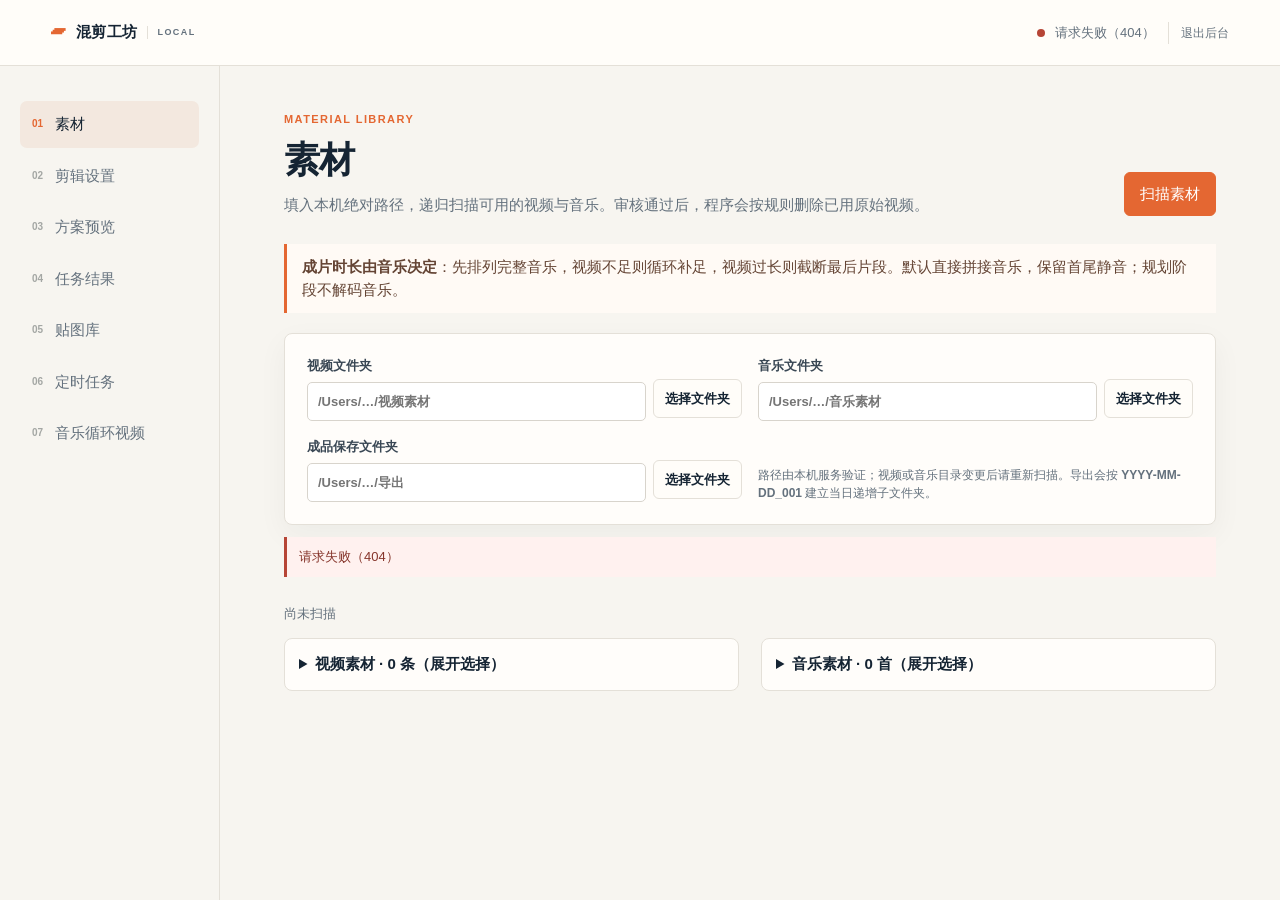
==== commit 81a72b70: "Merge 8ef269e8ce27c8e2d6d29e857ff8d03b2cbfcd62 into e275ad2027c85e86e21855bf8902d2a8599f1d92" ====
--- a/static/index.html
+++ b/static/index.html
@@ -28,7 +28,7 @@
       <main>
         <section id="assets" class="view">
           <div class="page-heading"><div><p class="eyebrow">MATERIAL LIBRARY</p><h1>素材</h1><p>填入本机绝对路径，递归扫描可用的视频与音乐。审核通过后，程序会按规则删除已用原始视频。</p></div><button id="scan-btn" class="button primary">扫描素材</button></div>
-          <div class="notice"><strong>音乐时长覆盖成片</strong>：候选池规划按读取到的时长分配歌曲，并预留视频时长的 0.5%（最多 3 秒）；成片结束时可能截断最后一首歌曲，不变速、不循环。渲染时识别到异常音乐会自动换歌重试。</div>
+          <div class="notice"><strong>成片时长由音乐决定</strong>：先排列完整音乐，视频不足则循环补足，视频过长则截断最后片段。默认直接拼接音乐，保留首尾静音；规划阶段不解码音乐。</div>
           <p id="scan-progress" class="field-help" role="status" aria-live="polite"></p>
           <form id="paths-form" class="panel paths-grid">
             <label>视频文件夹<span class="path-control"><input id="video-dir" name="video_dir" required placeholder="/Users/…/视频素材"><button class="button folder-picker" data-kind="video" type="button">选择文件夹</button></span></label>
@@ -47,21 +47,21 @@
 
         <section id="settings" class="view" hidden>
           <div class="page-heading"><div><p class="eyebrow">EDITING RULES</p><h1>剪辑设置</h1><p>先选择素材和规则，再生成一批可复现的方案。</p></div><button id="plan-btn" class="button primary">生成方案</button></div>
-          <form id="config-form" class="settings-grid" novalidate>
-            <section class="panel span-2"><div class="section-title"><h2>导出规格</h2></div><div class="form-grid"><label>分辨率<select name="resolution"><option value="1280x720">1280 × 720（默认）</option><option value="1920x1080">1920 × 1080</option></select></label><label>帧率<select name="fps"><option value="30">30 fps</option><option value="60">60 fps</option></select></label><label>视频码率（Mbps；0 为自动）<input name="video_bitrate_mbps" type="number" min="0" max="50" step="0.5" value="0"></label><label>同时并行剪辑数量<select name="parallel_tasks"><option value="1">1（默认）</option><option value="2">2</option><option value="3">3</option><option value="4">4</option></select></label><label>编码方式<select name="hardware"><option value="auto">自动硬件加速（推荐）</option><option value="software_fast">软件极速（文件较大）</option><option value="software">软件高质量（较慢）</option></select></label><label>原音音量<input name="original_volume" type="number" min="0" max="1" step=".05" value="0"></label><label>无缝音乐衔接<select name="nonstop_music"><option value="true">开启（去首尾静音＋短过渡）</option><option value="false">关闭</option></select></label><label>音乐音量<input name="music_volume" type="number" min="0" max="1" step=".05" value="1"></label></div><p class="field-help">视频码率设为 0 时沿用自动编码设置；设置固定码率可控制输出大小。720p/30fps 通常最快。并行数量为同时执行的任务上限，旧方案默认 1；暂停后等待所有执行中的任务完成。</p></section>
+          <form id="config-form" class="settings-grid" novalidate><input type="hidden" name="duration_basis" value="music">
+            <section class="panel span-2"><div class="section-title"><h2>导出规格</h2></div><div class="form-grid"><label>分辨率<select name="resolution"><option value="1280x720">1280 × 720（默认）</option><option value="1920x1080">1920 × 1080</option></select></label><label>帧率<select name="fps"><option value="30">30 fps</option><option value="60">60 fps</option></select></label><label>视频码率（Mbps；0 为自动）<input name="video_bitrate_mbps" type="number" min="0" max="50" step="0.5" value="0"></label><label>同时并行剪辑数量<select name="parallel_tasks"><option value="1">1（默认）</option><option value="2">2</option><option value="3">3</option><option value="4">4</option></select></label><label>编码方式<select name="hardware"><option value="auto">自动硬件加速（推荐）</option><option value="software_fast">软件极速（文件较大）</option><option value="software">软件高质量（较慢）</option></select></label><label>原音音量<input name="original_volume" type="number" min="0" max="1" step=".05" value="0"></label><label>无缝音乐衔接<select name="nonstop_music"><option value="false">音乐拼接（默认，保留首尾静音）</option><option value="true">剔除首尾静音＋短过渡</option></select></label><label>音乐音量<input name="music_volume" type="number" min="0" max="1" step=".05" value="1"></label></div><p class="field-help">视频码率设为 0 时沿用自动编码设置；设置固定码率可控制输出大小。720p/30fps 通常最快。并行数量为同时执行的任务上限，旧方案默认 1；暂停后等待所有执行中的任务完成。</p></section>
             <section class="panel span-2"><div class="section-title"><h2>画面组织</h2></div>
-              <div class="choice-row"><label class="choice"><input type="radio" name="mode" value="single" checked><span><strong>单源连续截取</strong><small>每条只从一个视频中连续截取</small></span></label><label class="choice"><input type="radio" name="mode" value="multi"><span><strong>多源片段拼接</strong><small>至少两个来源，按原顺序拼接</small></span></label></div>
-              <div class="form-grid"><label>生成数量<input name="count" type="number" min="1" value="3"></label><label>期望最短时长（秒）<input name="min_duration" type="number" min="1" value="30"></label><label>期望最长时长（秒）<input name="max_duration" type="number" min="1" value="450"></label><label>随机种子（留空每批随机）<input name="seed" type="number" placeholder="自动生成"></label></div>
+              <div class="choice-row"><label class="choice"><input type="radio" name="mode" value="single" checked><span><strong>单源连续截取</strong><small>一个源视频，长则截断、短则循环补足</small></span></label><label class="choice"><input type="radio" name="mode" value="multi"><span><strong>多源片段拼接</strong><small>随机拼接多个来源，直到音乐结束</small></span></label></div>
+              <div class="form-grid"><label>生成数量<input name="count" type="number" min="1" value="3"></label><label hidden>期望最短时长（秒）<input name="min_duration" type="number" min="1" value="30"></label><label hidden>期望最长时长（秒）<input name="max_duration" type="number" min="1" value="450"></label><label>随机种子（留空每批随机）<input name="seed" type="number" placeholder="自动生成"></label></div>
               <div class="form-grid"><label>源视频时长必须大于（分钟）<input name="min_source_duration_minutes" type="number" min="0" step="0.1" value="0" aria-describedby="source-duration-help"></label></div>
               <p id="source-duration-help" class="field-help">0 表示不限制；例如填 5，只使用超过 5 分钟的原始视频，正好 5 分钟也会排除。此项筛选源文件，不是设置成片或截取片段的长度；手动生成和定时任务均生效。</p>
               <div class="form-grid mode-multi" hidden><label>单段最短（秒）<input name="segment_min" type="number" min="1" value="30"></label><label>单段最长（秒）<input name="segment_max" type="number" min="1" value="120"></label><label>组内拼接<select name="within_group"><option value="false">允许跨组</option><option value="true">仅同组内</option></select></label></div>
-              <div class="form-grid mode-single"><label>起点最小间隔（秒）<input name="start_gap" type="number" min="0" value="30"></label><label class="switch-label"><input name="allow_overlap" type="checkbox" checked><span>无空闲视频区间时允许下一轮复用</span></label></div>
+              <div class="form-grid mode-single"><label>起点最小间隔（秒）<input name="start_gap" type="number" min="0" value="30"></label><label class="switch-label" hidden><input name="allow_overlap" type="checkbox" checked><span>优先使用空闲区间（音乐时长模式允许循环补足）</span></label></div>
             </section>
             <section class="panel span-2"><div class="section-title"><h2>歌曲分配规则</h2></div>
-              <div class="choice-row"><label class="choice"><input type="radio" name="music_mode" value="folder"><span><strong>单文件夹音乐</strong><small>每条只用一个子文件夹，随机排列并循环补足时长</small></span></label><label class="choice"><input type="radio" name="music_mode" value="fixed"><span><strong>固定歌曲集合</strong><small>每条都用所选歌曲，只改变顺序</small></span></label><label class="choice"><input type="radio" name="music_mode" value="pool" checked><span><strong>全路径音乐随机</strong><small>每条选不同子集，再改变顺序</small></span></label></div>
+              <div class="choice-row"><label class="choice"><input type="radio" name="music_mode" value="folder"><span><strong>单文件夹音乐</strong><small>每条只用一个子文件夹，01、02 开头，其余随机，全部歌曲各播放一遍</small></span></label><label class="choice"><input type="radio" name="music_mode" value="fixed"><span><strong>固定歌曲集合</strong><small>每条都用所选歌曲，只改变顺序</small></span></label><label class="choice"><input type="radio" name="music_mode" value="pool" checked><span><strong>全路径音乐随机</strong><small>每条选不同子集，再改变顺序</small></span></label></div>
               <p id="folder-mode-help" class="field-help" hidden>整组优先使用不同子文件夹，用完后再随机轮转。包括子文件夹内的全部有效音频及更深层目录；根目录直接放置的歌曲不参与。此模式不限制歌曲首数。</p>
               <div class="form-grid pool-settings"><label>每条最少歌曲数<input name="min_songs" type="number" min="1" value="3"></label><label>每条最多歌曲数<input name="max_songs" type="number" min="1" value="20"></label></div>
-              <p class="field-help">整批优先分配未用歌曲；需要覆盖成片时长才进入下一轮。选定歌曲后再随机播放顺序，任意歌曲都可排第一。</p>
+              <p class="field-help">先确定歌曲数量与顺序，以音乐总时长决定成片长度。整批优先使用低次数歌曲，视频不足自动复用，最后一段截断。</p>
             </section>
             <section class="panel span-2"><label class="track-title-option"><input type="checkbox" name="include_track_titles">附带曲目曲名</label><p class="field-help">在成片同名的原曲路径文档中，按实际播放顺序增加编号曲目表。可在方案或任务中单独调整。</p></section>
             <section class="panel span-2"><div class="section-title"><h2>参与素材</h2></div><p id="selection-summary" class="field-help">扫描后默认使用全部视频和音乐。需要排除文件或设置分组时，在“素材”页展开对应列表。</p><label>贴图模板<select id="generation-sticker-template" name="sticker_template_id"><option value="">不添加贴图</option></select></label></section>
@@ -74,7 +74,7 @@
         </section>
 
         <section id="tasks" class="view" hidden>
-          <div class="page-heading"><div><p class="eyebrow">RENDER QUEUE</p><h1>任务与结果</h1><p>一条视频就是一条任务。审核通过保留成品；审核不通过将成品与原视频移至废纸篓。删除任务只移除记录，所有文件保留。原音乐始终保留。</p></div><div class="button-row"><button id="pause-all" class="button">暂停全部</button><button id="start-all" class="button">开始全部</button><button id="stop-all" class="button">终止全部</button><button id="approve-all-visible" class="button primary">一键审核</button><button id="select-all-tasks" class="button">全选任务</button><button id="delete-selected-tasks" class="button">删除选中任务</button><button id="track-titles-enable-tasks" class="button" disabled>选中任务附带曲名</button><button id="track-titles-disable-tasks" class="button" disabled>取消选中任务曲名</button><button id="clear-all" class="button">删除全部任务</button><button id="retry-failed" class="button">重试失败任务</button><button id="refresh-tasks" class="button">刷新状态</button></div></div>
+          <div class="page-heading"><div><p class="eyebrow">RENDER QUEUE</p><h1>任务与结果</h1><p>一条视频就是一条任务。审核通过保留成品；审核不通过将成品与原视频移至废纸篓。删除已审核任务只清除列表；删除未审核任务同时回收成品文件夹。原音乐始终保留。</p></div><div class="button-row"><button id="pause-all" class="button">暂停全部</button><button id="start-all" class="button">开始全部</button><button id="stop-all" class="button">终止全部</button><button id="approve-all-visible" class="button primary">一键审核</button><button id="select-all-tasks" class="button">全选任务</button><button id="delete-selected-tasks" class="button">删除选中任务</button><button id="track-titles-enable-tasks" class="button" disabled>选中任务附带曲名</button><button id="track-titles-disable-tasks" class="button" disabled>取消选中任务曲名</button><button id="clear-all" class="button">删除全部任务</button><button id="retry-failed" class="button">重试失败任务</button><button id="refresh-tasks" class="button">刷新状态</button></div></div>
           <div class="panel task-review-setting" hidden><label hidden>旧版审核目录（不再使用）<span class="path-control"><input id="task-review-dir" placeholder="选择审核文件夹"><button class="button folder-picker" data-kind="review" type="button">选择文件夹</button></span></label><p class="field-help">通过审核后先校验归档副本，再删除制作目录成片；原始录屏在所有引用任务审核或移除后删除。失败时可重试清理。</p></div>
           <div class="notice"><span id="cache-usage">剪辑缓存：正在读取…</span> <button id="clear-cache" class="button">一键清除缓存</button><p class="field-help">统计视频转换缓存、任务临时文件及预览图片。正在使用的缓存暂时保留；清除后需要时会重新生成。</p></div>
           <div id="task-summary" class="stats"><div class="stat"><b>—</b><span>等待批次</span></div></div><div id="batches" class="batch-list empty">尚无任务。先生成方案并确认开始渲染。</div>
